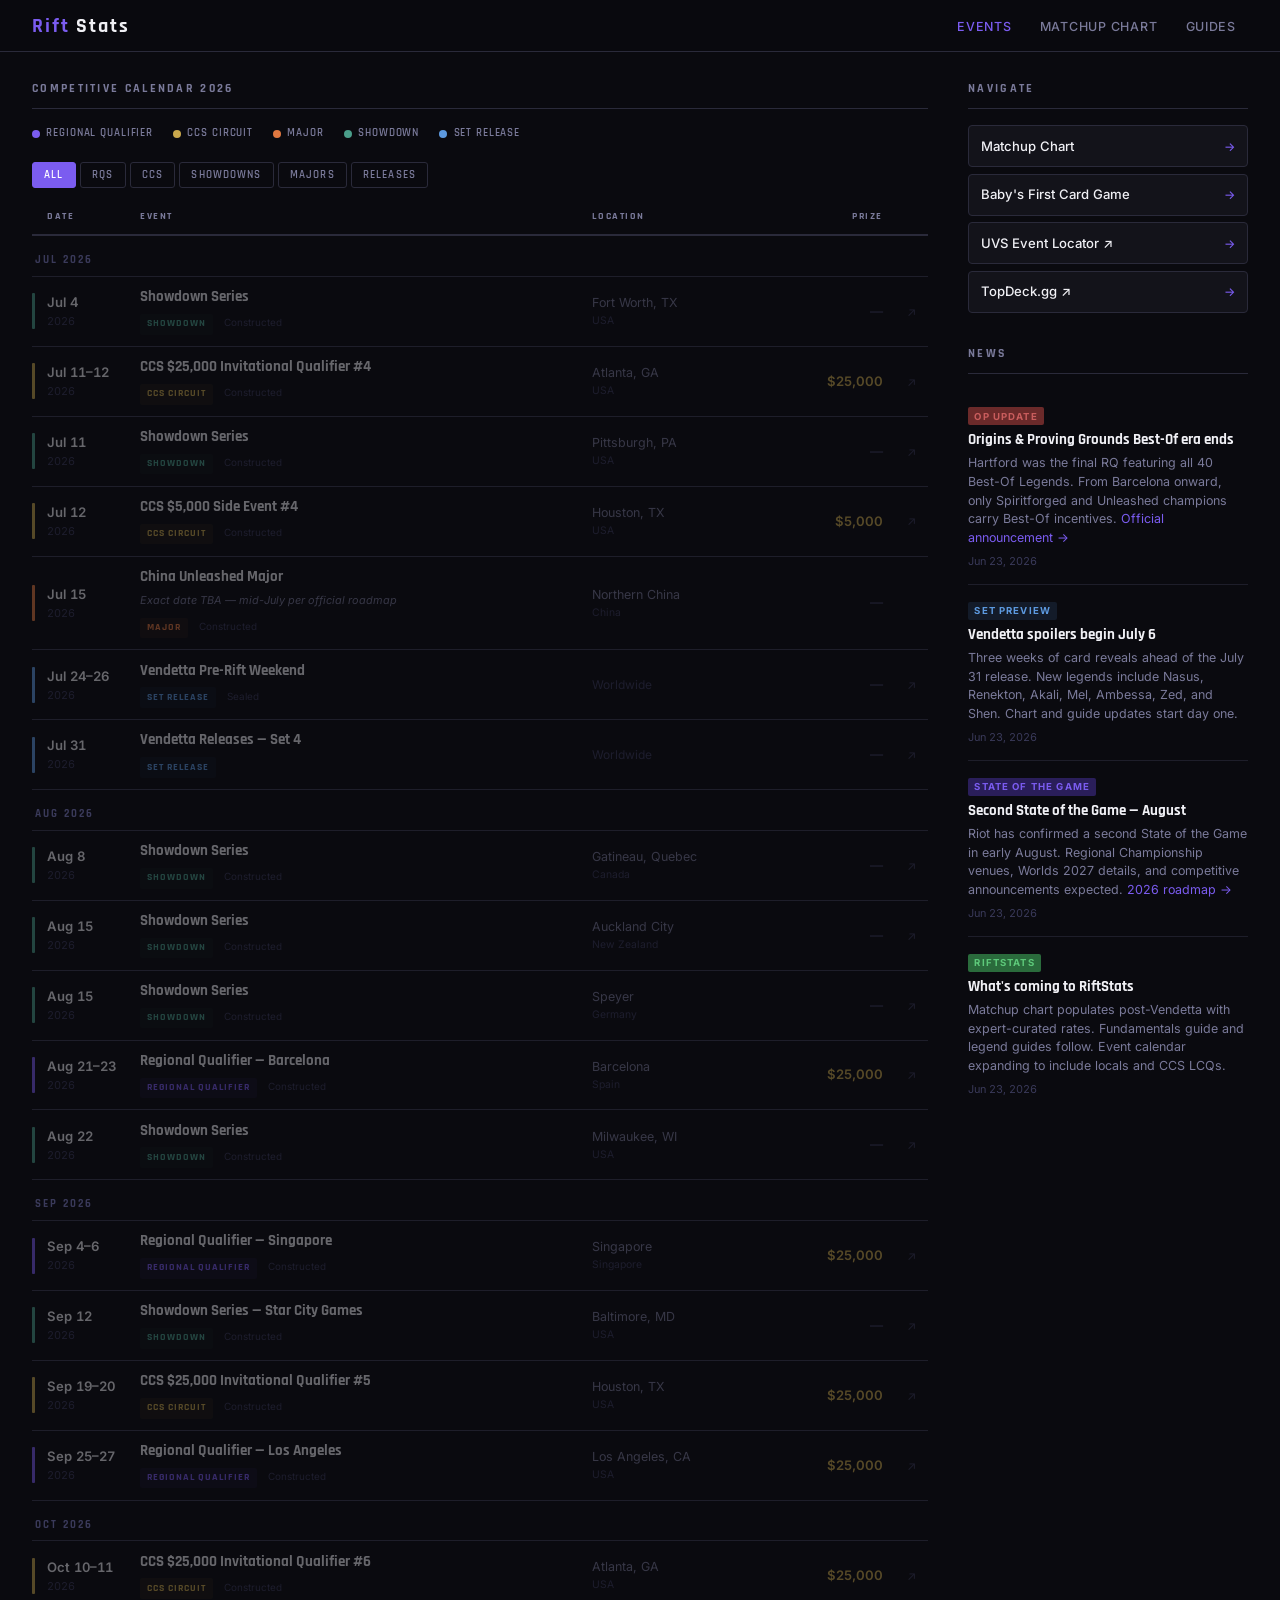
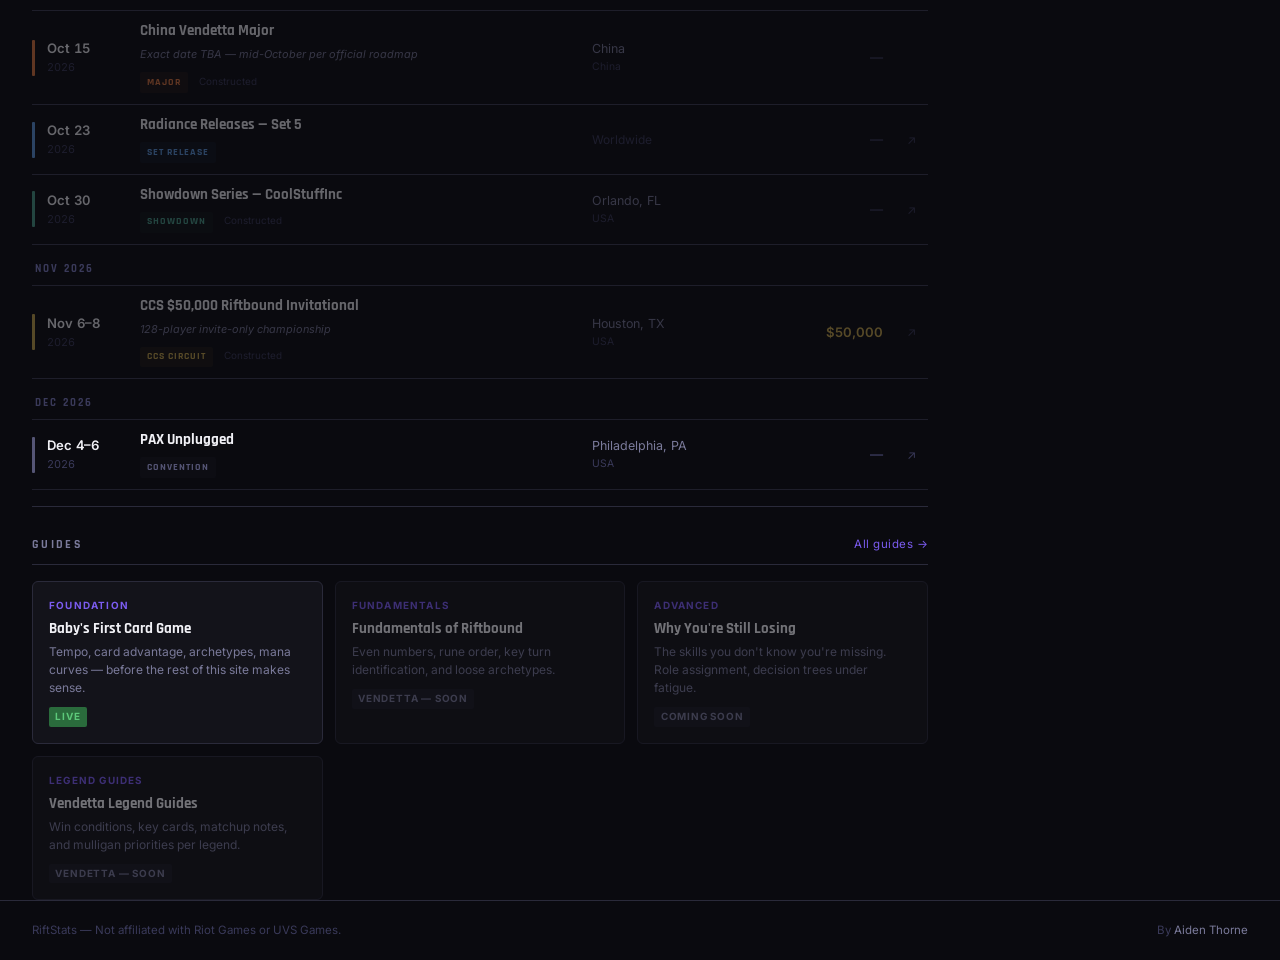
==== index.html @ 9631b70e "Initial Site" ====
<!DOCTYPE html>
<html lang="en">
<head>
  <meta charset="UTF-8" />
  <meta name="viewport" content="width=device-width, initial-scale=1.0" />
  <title>RiftStats — Competitive Riftbound</title>
  <meta name="description" content="The competitive Riftbound hub. Event calendar, matchup data, and guides — everything in one place." />
  <link rel="preconnect" href="https://fonts.googleapis.com" />
  <link rel="preconnect" href="https://fonts.gstatic.com" crossorigin />
  <link href="https://fonts.googleapis.com/css2?family=Rajdhani:wght@500;600;700&family=Inter:wght@300;400;500;600&display=swap" rel="stylesheet" />
  <link rel="stylesheet" href="_shared.css" />
  <style>

    /* ── HOME LAYOUT ── */
    .page {
      max-width: 1280px; margin: 0 auto;
      padding: 1.75rem 2rem 0;
      display: grid;
      grid-template-columns: 1fr 280px;
      gap: 2.5rem;
      align-items: start;
    }

    /* ── EVENTS CALENDAR ── */
    .calendar { min-width: 0; }

    /* Tier legend */
    .tier-legend {
      display: flex; gap: 1.25rem; flex-wrap: wrap;
      margin-bottom: 1.25rem;
    }
    .tier-pip {
      display: flex; align-items: center; gap: 0.4rem;
      font-size: 0.68rem; color: var(--muted);
      font-family: 'Rajdhani', sans-serif;
      font-weight: 600; letter-spacing: 0.08em;
      text-transform: uppercase;
    }
    .tier-pip-dot {
      width: 8px; height: 8px; border-radius: 50%; flex-shrink: 0;
    }

    /* Filter tabs */
    .filter-tabs {
      display: flex; gap: 0.25rem; margin-bottom: 1.25rem; flex-wrap: wrap;
    }
    .filter-tab {
      background: none; border: 1px solid var(--border);
      color: var(--muted); cursor: pointer;
      font-family: 'Rajdhani', sans-serif; font-size: 0.7rem;
      font-weight: 600; letter-spacing: 0.1em; text-transform: uppercase;
      padding: 0.3rem 0.7rem; border-radius: 3px;
      transition: all 0.12s;
    }
    .filter-tab:hover { color: var(--text); border-color: var(--dim); }
    .filter-tab.active {
      color: #fff; border-color: var(--accent); background: var(--accent);
    }

    /* Calendar table */
    .cal-table {
      width: 100%; border-collapse: collapse;
    }

    .cal-table thead tr {
      border-bottom: 2px solid var(--border);
    }
    .cal-table th {
      font-family: 'Rajdhani', sans-serif;
      font-size: 0.65rem; font-weight: 700;
      letter-spacing: 0.15em; text-transform: uppercase;
      color: var(--muted); padding: 0 0.75rem 0.6rem;
      text-align: left;
    }
    .cal-table th:first-child { padding-left: 1rem; }
    .cal-table th.right { text-align: right; }

    .cal-table tbody tr {
      border-bottom: 1px solid var(--border-dim);
      transition: background 0.1s;
      cursor: default;
    }
    .cal-table tbody tr:hover { background: var(--surface); }
    .cal-table tbody tr.has-link { cursor: pointer; }

    .cal-table td {
      padding: 0.7rem 0.75rem;
      vertical-align: middle;
    }
    .cal-table td:first-child {
      padding-left: 0;
    }

    /* Tier stripe — left border accent */
    .tier-stripe {
      width: 3px; padding: 0 !important;
      border-radius: 2px;
    }
    .tier-stripe-inner {
      width: 3px; height: 100%;
      min-height: 36px; border-radius: 1px;
    }

    /* Date cell */
    .cal-date {
      white-space: nowrap;
      font-variant-numeric: tabular-nums;
    }
    .cal-date-primary {
      font-size: 0.82rem; font-weight: 600; color: var(--text);
      display: block;
    }
    .cal-date-secondary {
      font-size: 0.68rem; color: var(--dim); display: block;
    }

    /* Event name cell */
    .cal-name { min-width: 200px; }
    .cal-name-primary {
      font-family: 'Rajdhani', sans-serif;
      font-size: 0.95rem; font-weight: 700;
      color: var(--text); display: block; line-height: 1.2;
      margin-bottom: 0.1rem;
    }
    .cal-name-note {
      font-size: 0.68rem; color: var(--muted);
      font-style: italic;
    }

    /* Tier badge */
    .tier-badge {
      display: inline-block;
      font-family: 'Rajdhani', sans-serif;
      font-size: 0.62rem; font-weight: 700;
      letter-spacing: 0.1em; text-transform: uppercase;
      padding: 0.15rem 0.45rem; border-radius: 2px;
      white-space: nowrap;
    }

    /* Location cell */
    .cal-location {
      font-size: 0.78rem; color: var(--muted);
      white-space: nowrap;
    }
    .cal-country {
      font-size: 0.65rem; color: var(--dim); display: block;
    }

    /* Prize cell */
    .cal-prize {
      font-size: 0.82rem; font-weight: 600;
      color: var(--gold); text-align: right;
      white-space: nowrap;
    }
    .cal-prize-none { color: var(--dim); }

    /* Link indicator */
    .cal-link-icon {
      color: var(--dim); font-size: 0.75rem;
      text-align: right; white-space: nowrap;
    }
    .cal-table tbody tr.has-link:hover .cal-link-icon { color: var(--accent); }

    /* Month divider */
    .cal-month-row td {
      padding: 1rem 0 0.4rem;
      font-family: 'Rajdhani', sans-serif;
      font-size: 0.68rem; font-weight: 700;
      letter-spacing: 0.2em; text-transform: uppercase;
      color: var(--dim); border-bottom: none;
      background: none !important;
    }
    .cal-month-row:hover { background: none !important; cursor: default; }

    /* Past events */
    .cal-table tbody tr.past { opacity: 0.4; }

    /* Empty state */
    .cal-empty {
      padding: 2rem; text-align: center;
      color: var(--muted); font-size: 0.85rem;
    }

    /* ── SIDEBAR ── */
    .sidebar {
      position: sticky; top: 68px;
    }

    .sidebar-section { margin-bottom: 2rem; }

    /* Quick links */
    .quick-links {
      display: flex; flex-direction: column; gap: 0.4rem;
    }
    .quick-link {
      display: flex; align-items: center; justify-content: space-between;
      padding: 0.6rem 0.75rem;
      background: var(--surface); border: 1px solid var(--border);
      border-radius: 4px; text-decoration: none; color: var(--text);
      font-size: 0.82rem; font-weight: 500;
      transition: border-color 0.12s, background 0.12s;
    }
    .quick-link:hover { border-color: var(--accent); background: var(--surface2); }
    .quick-link-arrow { color: var(--accent); font-size: 0.75rem; }

    /* ── GUIDES SECTION ── */
    .guides-section {
      grid-column: 1 / -1;
      margin-top: 1rem;
      padding-top: 1.75rem;
      border-top: 1px solid var(--border);
    }

    .guides-grid {
      display: grid;
      grid-template-columns: repeat(auto-fill, minmax(220px, 1fr));
      gap: 0.75rem;
      margin-top: 1rem;
    }

    .guide-card {
      background: var(--surface); border: 1px solid var(--border);
      border-radius: 6px; padding: 1rem;
      text-decoration: none; color: inherit;
      display: block; position: relative; overflow: hidden;
      transition: border-color 0.12s, transform 0.12s;
    }
    .guide-card::before {
      content: ''; position: absolute; top: 0; left: 0; right: 0;
      height: 2px; background: var(--accent);
      transform: scaleX(0); transform-origin: left;
      transition: transform 0.15s;
    }
    .guide-card:hover:not(.coming-soon) {
      border-color: var(--accent); transform: translateY(-1px);
    }
    .guide-card:hover:not(.coming-soon)::before { transform: scaleX(1); }
    .guide-card.coming-soon { opacity: 0.45; pointer-events: none; }

    .guide-tier {
      font-size: 0.62rem; font-weight: 700; letter-spacing: 0.12em;
      text-transform: uppercase; color: var(--accent); margin-bottom: 0.4rem;
    }
    .guide-card h4 {
      font-family: 'Rajdhani', sans-serif; font-size: 0.95rem;
      font-weight: 700; margin-bottom: 0.3rem; line-height: 1.2;
    }
    .guide-card p { font-size: 0.75rem; color: var(--muted); line-height: 1.5; }
    .guide-status {
      display: inline-block; margin-top: 0.6rem;
      font-size: 0.62rem; font-weight: 700; letter-spacing: 0.08em;
      text-transform: uppercase; border-radius: 2px; padding: 0.12rem 0.4rem;
      color: var(--muted); background: var(--surface2);
    }
    .guide-status.live { color: var(--win-text); background: var(--win); }

    /* ── RESPONSIVE ── */
    @media (max-width: 860px) {
      .page { grid-template-columns: 1fr; gap: 1.5rem; padding: 1.25rem 1rem 0; }
      .sidebar { position: static; }
      .guides-section { grid-column: 1; }
      .cal-table th.hide-mobile,
      .cal-table td.hide-mobile { display: none; }
    }

  </style>
</head>
<body>

<nav>
  <a class="nav-brand" href="index.html">
    <span class="nav-brand-rift">Rift</span><span class="nav-brand-stats">Stats</span>
  </a>
  <ul class="nav-links">
    <li><a href="index.html" class="active">Events</a></li>
    <li><a href="matchup.html">Matchup Chart</a></li>
    <li><a href="guides/index.html">Guides</a></li>
  </ul>
</nav>

<div class="page">

  <!-- ── MAIN: EVENTS CALENDAR ── -->
  <main class="calendar">

    <div class="section-header">
      <span class="section-title">Competitive Calendar 2026</span>
    </div>

    <!-- Tier legend -->
    <div class="tier-legend">
      <div class="tier-pip">
        <div class="tier-pip-dot" style="background:var(--tier-rq)"></div>
        Regional Qualifier
      </div>
      <div class="tier-pip">
        <div class="tier-pip-dot" style="background:var(--tier-ccs)"></div>
        CCS Circuit
      </div>
      <div class="tier-pip">
        <div class="tier-pip-dot" style="background:var(--tier-major)"></div>
        Major
      </div>
      <div class="tier-pip">
        <div class="tier-pip-dot" style="background:var(--tier-showdown)"></div>
        Showdown
      </div>
      <div class="tier-pip">
        <div class="tier-pip-dot" style="background:var(--tier-release)"></div>
        Set Release
      </div>
    </div>

    <!-- Filter tabs -->
    <div class="filter-tabs" role="group" aria-label="Filter events">
      <button class="filter-tab active" onclick="filterEvents('all', this)">All</button>
      <button class="filter-tab" onclick="filterEvents('rq', this)">RQs</button>
      <button class="filter-tab" onclick="filterEvents('ccs', this)">CCS</button>
      <button class="filter-tab" onclick="filterEvents('showdown', this)">Showdowns</button>
      <button class="filter-tab" onclick="filterEvents('major', this)">Majors</button>
      <button class="filter-tab" onclick="filterEvents('release', this)">Releases</button>
    </div>

    <table class="cal-table" id="cal-table">
      <thead>
        <tr>
          <th style="width:3px; padding:0;"></th>
          <th style="width:90px;">Date</th>
          <th>Event</th>
          <th class="hide-mobile">Location</th>
          <th class="right hide-mobile">Prize</th>
          <th class="right" style="width:20px;"></th>
        </tr>
      </thead>
      <tbody id="cal-body">
        <tr><td colspan="6"><div class="cal-empty">Loading events…</div></td></tr>
      </tbody>
    </table>

    <!-- GUIDES -->
    <section class="guides-section">
      <div class="section-header">
        <span class="section-title">Guides</span>
        <a class="section-link" href="guides/index.html">All guides →</a>
      </div>
      <div class="guides-grid">

        <a class="guide-card" href="guides/babys-first.html">
          <div class="guide-tier">Foundation</div>
          <h4>Baby's First Card Game</h4>
          <p>Tempo, card advantage, archetypes, mana curves — before the rest of this site makes sense.</p>
          <span class="guide-status live">Live</span>
        </a>

        <a class="guide-card coming-soon">
          <div class="guide-tier">Fundamentals</div>
          <h4>Fundamentals of Riftbound</h4>
          <p>Even numbers, rune order, key turn identification, and loose archetypes.</p>
          <span class="guide-status">Vendetta — Soon</span>
        </a>

        <a class="guide-card coming-soon">
          <div class="guide-tier">Advanced</div>
          <h4>Why You're Still Losing</h4>
          <p>The skills you don't know you're missing. Role assignment, decision trees under fatigue.</p>
          <span class="guide-status">Coming Soon</span>
        </a>

        <a class="guide-card coming-soon">
          <div class="guide-tier">Legend Guides</div>
          <h4>Vendetta Legend Guides</h4>
          <p>Win conditions, key cards, matchup notes, and mulligan priorities per legend.</p>
          <span class="guide-status">Vendetta — Soon</span>
        </a>

      </div>
    </section>

  </main>

  <!-- ── SIDEBAR ── -->
  <aside class="sidebar">

    <!-- Quick links -->
    <div class="sidebar-section">
      <div class="section-header">
        <span class="section-title">Navigate</span>
      </div>
      <div class="quick-links">
        <a class="quick-link" href="matchup.html">
          Matchup Chart
          <span class="quick-link-arrow">→</span>
        </a>
        <a class="quick-link" href="guides/babys-first.html">
          Baby's First Card Game
          <span class="quick-link-arrow">→</span>
        </a>
        <a class="quick-link" href="https://locator.riftbound.uvsgames.com/" target="_blank" rel="noopener">
          UVS Event Locator ↗
          <span class="quick-link-arrow">→</span>
        </a>
        <a class="quick-link" href="https://topdeck.gg/riftbound" target="_blank" rel="noopener">
          TopDeck.gg ↗
          <span class="quick-link-arrow">→</span>
        </a>
      </div>
    </div>

    <!-- News -->
    <div class="sidebar-section">
      <div class="section-header">
        <span class="section-title">News</span>
      </div>

      <div class="news-item">
        <span class="news-tag breaking">OP Update</span>
        <h4>Origins &amp; Proving Grounds Best-Of era ends</h4>
        <p>
          Hartford was the final RQ featuring all 40 Best-Of Legends.
          From Barcelona onward, only Spiritforged and Unleashed champions
          carry Best-Of incentives.
          <a href="https://riftbound.leagueoflegends.com/en-us/news/announcements/all-eyes-on-hartford/" target="_blank" rel="noopener">Official announcement →</a>
        </p>
        <div class="news-date">Jun 23, 2026</div>
      </div>

      <div class="news-item">
        <span class="news-tag set">Set Preview</span>
        <h4>Vendetta spoilers begin July 6</h4>
        <p>
          Three weeks of card reveals ahead of the July 31 release.
          New legends include Nasus, Renekton, Akali, Mel, Ambessa, Zed, and Shen.
          Chart and guide updates start day one.
        </p>
        <div class="news-date">Jun 23, 2026</div>
      </div>

      <div class="news-item">
        <span class="news-tag op">State of the Game</span>
        <h4>Second State of the Game — August</h4>
        <p>
          Riot has confirmed a second State of the Game in early August.
          Regional Championship venues, Worlds 2027 details, and competitive
          announcements expected.
          <a href="https://riftbound.leagueoflegends.com/en-us/news/announcements/riftbounds-latest-2026-roadmap/" target="_blank" rel="noopener">2026 roadmap →</a>
        </p>
        <div class="news-date">Jun 23, 2026</div>
      </div>

      <div class="news-item">
        <span class="news-tag site">RiftStats</span>
        <h4>What's coming to RiftStats</h4>
        <p>
          Matchup chart populates post-Vendetta with expert-curated rates.
          Fundamentals guide and legend guides follow. Event calendar expanding
          to include locals and CCS LCQs.
        </p>
        <div class="news-date">Jun 23, 2026</div>
      </div>

    </div>

  </aside>

</div>

<!-- FOOTER (outside .page grid so it's full width) -->
<footer style="max-width:1280px; margin:0 auto; padding-left:2rem; padding-right:2rem;">
  <span>RiftStats — Not affiliated with Riot Games or UVS Games.</span>
  <span>By <a href="about.html">Aiden Thorne</a></span>
</footer>

<script>
  const TIER_CONFIG = {
    rq:       { color: 'var(--tier-rq)',       label: 'Regional Qualifier', bg: 'var(--tier-rq-bg)' },
    ccs:      { color: 'var(--tier-ccs)',      label: 'CCS Circuit',        bg: 'var(--tier-ccs-bg)' },
    showdown: { color: 'var(--tier-showdown)', label: 'Showdown',           bg: 'var(--tier-showdown-bg)' },
    major:    { color: 'var(--tier-major)',     label: 'Major',              bg: 'var(--tier-major-bg)' },
    release:  { color: 'var(--tier-release)',  label: 'Set Release',        bg: 'var(--tier-release-bg)' },
    other:    { color: 'var(--tier-other)',     label: 'Convention',         bg: 'var(--tier-other-bg)' },
  };

  const MONTHS = ['Jan','Feb','Mar','Apr','May','Jun','Jul','Aug','Sep','Oct','Nov','Dec'];

  let allEvents = [];
  let currentFilter = 'all';

  function formatDateRange(start, end) {
    const s = new Date(start + 'T12:00:00');
    const e = end ? new Date(end + 'T12:00:00') : null;

    const sMonth = MONTHS[s.getMonth()];
    const sDay   = s.getDate();
    const sYear  = s.getFullYear();

    if (!e || start === end) {
      return { primary: `${sMonth} ${sDay}`, secondary: `${sYear}` };
    }

    const eDay = e.getDate();
    if (s.getMonth() === e.getMonth()) {
      return { primary: `${sMonth} ${sDay}–${eDay}`, secondary: `${sYear}` };
    }

    const eMonth = MONTHS[e.getMonth()];
    return { primary: `${sMonth} ${sDay} – ${eMonth} ${eDay}`, secondary: `${sYear}` };
  }

  function isPast(dateStr) {
    const today = new Date();
    today.setHours(0,0,0,0);
    const d = new Date(dateStr + 'T12:00:00');
    return d < today;
  }

  function getMonthKey(dateStr) {
    const d = new Date(dateStr + 'T12:00:00');
    return `${MONTHS[d.getMonth()]} ${d.getFullYear()}`;
  }

  function renderTable(events) {
    const tbody = document.getElementById('cal-body');
    if (!events.length) {
      tbody.innerHTML = `<tr><td colspan="6"><div class="cal-empty">No events found.</div></td></tr>`;
      return;
    }

    let html = '';
    let lastMonth = '';

    events.forEach(ev => {
      const tier   = TIER_CONFIG[ev.tier] || TIER_CONFIG.other;
      const dates  = formatDateRange(ev.date_start, ev.date_end);
      const past   = isPast(ev.date_end || ev.date_start);
      const month  = getMonthKey(ev.date_start);
      const hasUrl = !!ev.url;

      // Month divider
      if (month !== lastMonth) {
        html += `<tr class="cal-month-row">
          <td></td>
          <td colspan="5">${month}</td>
        </tr>`;
        lastMonth = month;
      }

      const rowClass = [
        past ? 'past' : '',
        hasUrl ? 'has-link' : '',
      ].filter(Boolean).join(' ');

      const onClickAttr = hasUrl
        ? `onclick="window.open('${ev.url}','_blank','noopener')"` : '';

      html += `<tr class="${rowClass}" ${onClickAttr}>
        <td class="tier-stripe">
          <div class="tier-stripe-inner" style="background:${tier.color}"></div>
        </td>
        <td class="cal-date">
          <span class="cal-date-primary">${dates.primary}</span>
          <span class="cal-date-secondary">${dates.secondary}</span>
        </td>
        <td class="cal-name">
          <span class="cal-name-primary">${ev.name}</span>
          ${ev.note ? `<span class="cal-name-note">${ev.note}</span>` : ''}
          <div style="margin-top:0.25rem;">
            <span class="tier-badge" style="color:${tier.color};background:${tier.bg};">
              ${tier.label}
            </span>
            ${ev.format ? `<span style="font-size:0.62rem;color:var(--dim);margin-left:0.4rem;">${ev.format}</span>` : ''}
          </div>
        </td>
        <td class="cal-location hide-mobile">
          ${ev.city && ev.city !== 'Worldwide' ? `<span>${ev.city}</span>` : ''}
          ${ev.country ? `<span class="cal-country">${ev.country}</span>` : ''}
          ${ev.city === 'Worldwide' ? `<span style="color:var(--dim);font-size:0.75rem;">Worldwide</span>` : ''}
        </td>
        <td class="cal-prize hide-mobile">
          ${ev.prize
            ? `<span class="cal-prize">${ev.prize}</span>`
            : `<span class="cal-prize-none">—</span>`}
        </td>
        <td class="cal-link-icon">
          ${hasUrl ? '↗' : ''}
        </td>
      </tr>`;
    });

    tbody.innerHTML = html;
  }

  function filterEvents(tier, btn) {
    currentFilter = tier;
    document.querySelectorAll('.filter-tab').forEach(b => b.classList.remove('active'));
    btn.classList.add('active');

    const filtered = tier === 'all'
      ? allEvents
      : allEvents.filter(e => e.tier === tier);

    renderTable(filtered);
  }

  async function loadEvents() {
    try {
      const res = await fetch('data/events.json');
      const json = await res.json();

      // Sort by date
      allEvents = json.events.sort((a, b) =>
        new Date(a.date_start) - new Date(b.date_start)
      );

      renderTable(allEvents);
    } catch(e) {
      document.getElementById('cal-body').innerHTML =
        `<tr><td colspan="6"><div class="cal-empty">Could not load events. Check data/events.json.</div></td></tr>`;
    }
  }

  loadEvents();
</script>
</body>
</html>
---- _shared.css ----
/* ── RIFTSTATS SHARED ── */
*, *::before, *::after { box-sizing: border-box; margin: 0; padding: 0; }

:root {
  --bg:          #0A0A0F;
  --surface:     #13131A;
  --surface2:    #1A1A24;
  --border:      #2A2A3A;
  --border-dim:  #1E1E2A;
  --text:        #F0F0F5;
  --muted:       #7A7A9A;
  --dim:         #3A3A5A;
  --accent:      #7B5CF0;
  --accent-dim:  #2A1E5A;
  --gold:        #C9A84C;
  --gold-dim:    #3A2E0E;
  --win:         #2A6B3C;
  --win-text:    #5DC97A;
  --loss:        #6B2A2A;
  --loss-text:   #C95D5D;
  --even:        #2A2A3A;
  --even-text:   #9090B0;

  /* Event tier colors */
  --tier-rq:       #7B5CF0;
  --tier-rq-bg:    rgba(123,92,240,0.08);
  --tier-ccs:      #C9A84C;
  --tier-ccs-bg:   rgba(201,168,76,0.08);
  --tier-showdown: #4A9E8A;
  --tier-showdown-bg: rgba(74,158,138,0.06);
  --tier-major:    #E07840;
  --tier-major-bg: rgba(224,120,64,0.08);
  --tier-release:  #5D9AE0;
  --tier-release-bg: rgba(93,154,224,0.06);
  --tier-other:    #555575;
  --tier-other-bg: rgba(85,85,117,0.04);
}

html { scroll-behavior: smooth; }

body {
  background: var(--bg);
  color: var(--text);
  font-family: 'Inter', system-ui, -apple-system, sans-serif;
  font-size: 14px;
  line-height: 1.6;
  min-height: 100vh;
}

/* ── NAV ── */
nav {
  position: sticky; top: 0; z-index: 100;
  background: rgba(10,10,15,0.95);
  backdrop-filter: blur(16px);
  border-bottom: 1px solid var(--border);
  display: flex; align-items: center;
  justify-content: space-between;
  padding: 0 2rem; height: 52px;
}

.nav-brand {
  font-family: 'Rajdhani', system-ui, sans-serif;
  font-size: 1.25rem; font-weight: 700;
  letter-spacing: 0.1em; color: var(--text);
  text-decoration: none; display: flex;
  align-items: center; gap: 0.4rem;
}
.nav-brand-rift { color: var(--accent); }
.nav-brand-stats { color: var(--text); }

.nav-links {
  display: flex; gap: 0.25rem; list-style: none;
}
.nav-links a {
  color: var(--muted); text-decoration: none;
  font-size: 0.78rem; font-weight: 500;
  letter-spacing: 0.06em; text-transform: uppercase;
  padding: 0.35rem 0.75rem; border-radius: 4px;
  transition: color 0.12s, background 0.12s;
}
.nav-links a:hover { color: var(--text); background: var(--surface); }
.nav-links a.active { color: var(--accent); }

/* ── SECTION HEADER ── */
.section-header {
  display: flex; align-items: baseline;
  justify-content: space-between;
  margin-bottom: 1rem; padding-bottom: 0.6rem;
  border-bottom: 1px solid var(--border);
}
.section-title {
  font-family: 'Rajdhani', system-ui, sans-serif;
  font-size: 0.72rem; font-weight: 700;
  letter-spacing: 0.2em; text-transform: uppercase;
  color: var(--muted);
}
.section-link {
  font-size: 0.72rem; color: var(--accent);
  text-decoration: none; letter-spacing: 0.04em;
  transition: opacity 0.12s;
}
.section-link:hover { opacity: 0.7; }

/* ── NEWS ITEMS ── */
.news-item {
  padding: 0.85rem 0;
  border-bottom: 1px solid var(--border-dim);
}
.news-item:last-child { border-bottom: none; padding-bottom: 0; }

.news-tag {
  display: inline-block; font-size: 0.6rem; font-weight: 700;
  letter-spacing: 0.12em; text-transform: uppercase;
  border-radius: 2px; padding: 0.1rem 0.4rem;
  margin-bottom: 0.35rem;
}
.news-tag.breaking { color: var(--loss-text); background: var(--loss); }
.news-tag.set      { color: var(--tier-release); background: rgba(93,154,224,0.12); }
.news-tag.op       { color: var(--accent); background: var(--accent-dim); }
.news-tag.site     { color: var(--win-text); background: var(--win); }

.news-item h4 {
  font-family: 'Rajdhani', system-ui, sans-serif;
  font-size: 0.92rem; font-weight: 700;
  line-height: 1.25; margin-bottom: 0.3rem; color: var(--text);
}
.news-item p { font-size: 0.78rem; color: var(--muted); line-height: 1.5; }
.news-date {
  font-size: 0.68rem; color: var(--dim);
  margin-top: 0.3rem; font-variant-numeric: tabular-nums;
}
.news-item a { color: var(--accent); text-decoration: none; }
.news-item a:hover { text-decoration: underline; }

/* ── FOOTER ── */
footer {
  border-top: 1px solid var(--border);
  padding: 1.25rem 2rem;
  display: flex; justify-content: space-between;
  align-items: center; font-size: 0.72rem; color: var(--dim);
  margin-top: 3rem;
}
footer a { color: var(--muted); text-decoration: none; }
footer a:hover { color: var(--text); }

/* ── UTILS ── */
.sr-only {
  position: absolute; width: 1px; height: 1px;
  padding: 0; margin: -1px; overflow: hidden;
  clip: rect(0,0,0,0); border: 0;
}

@media (max-width: 600px) {
  nav { padding: 0 1rem; }
  .nav-links a { padding: 0.3rem 0.5rem; font-size: 0.72rem; }
  footer { flex-direction: column; gap: 0.5rem; text-align: center; }
}

@media (prefers-reduced-motion: reduce) {
  *, *::before, *::after { transition: none !important; animation: none !important; }
}
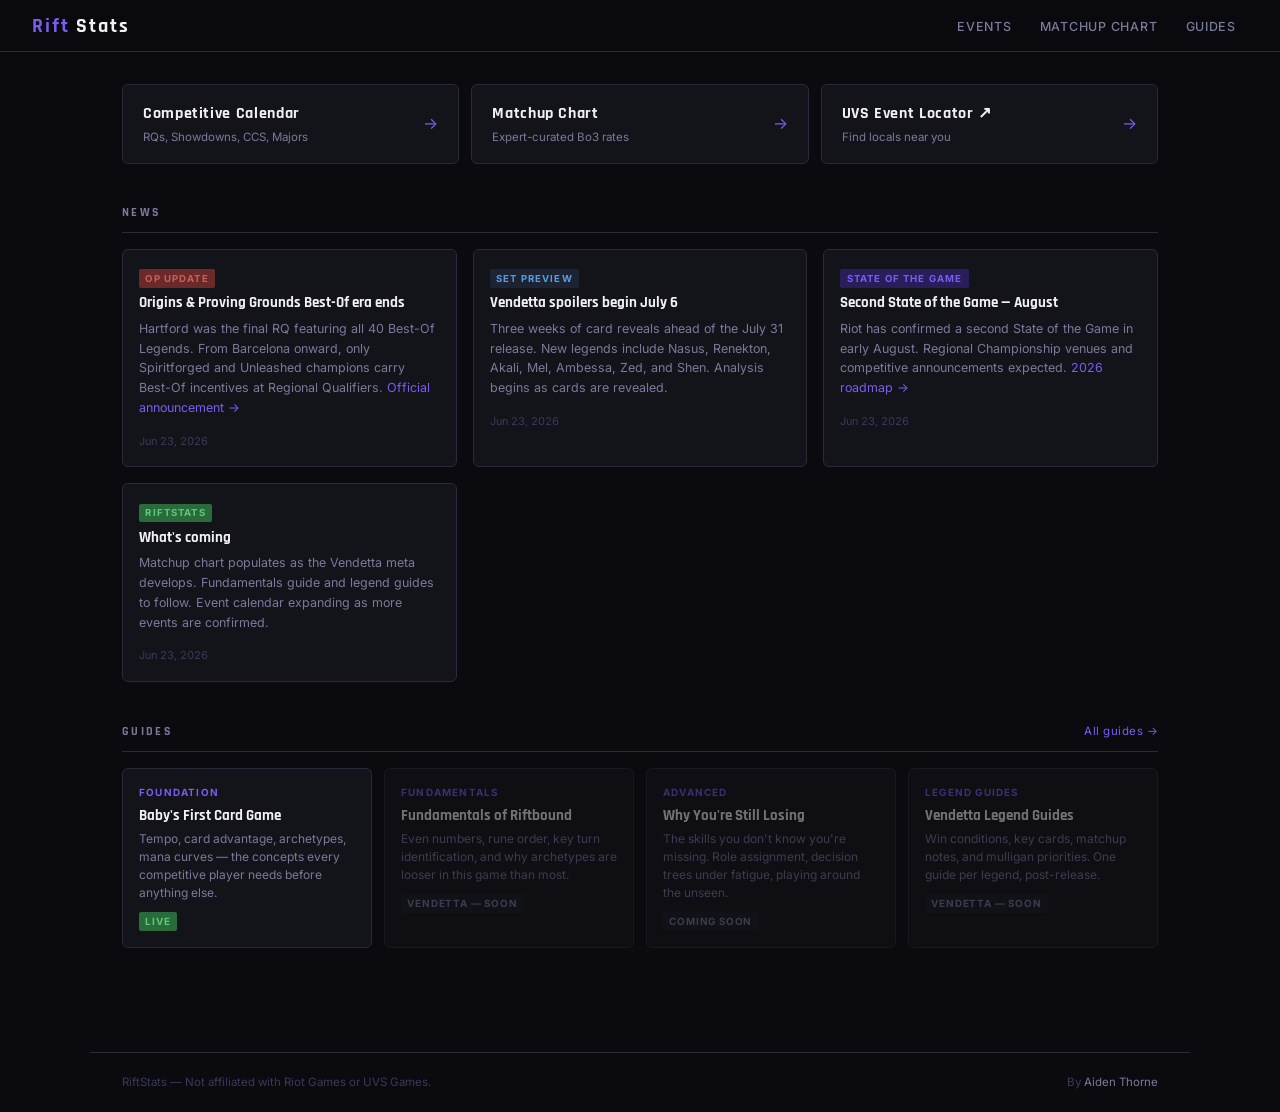
==== commit 895713f8: "Update" ====
--- a/index.html
+++ b/index.html
@@ -4,225 +4,84 @@
   <meta charset="UTF-8" />
   <meta name="viewport" content="width=device-width, initial-scale=1.0" />
   <title>RiftStats — Competitive Riftbound</title>
-  <meta name="description" content="The competitive Riftbound hub. Event calendar, matchup data, and guides — everything in one place." />
+  <meta name="description" content="Competitive Riftbound hub. Event calendar, expert matchup data, and guides." />
   <link rel="preconnect" href="https://fonts.googleapis.com" />
   <link rel="preconnect" href="https://fonts.gstatic.com" crossorigin />
   <link href="https://fonts.googleapis.com/css2?family=Rajdhani:wght@500;600;700&family=Inter:wght@300;400;500;600&display=swap" rel="stylesheet" />
-  <link rel="stylesheet" href="_shared.css" />
+  <link rel="stylesheet" href="shared.css" />
   <style>
 
-    /* ── HOME LAYOUT ── */
-    .page {
-      max-width: 1280px; margin: 0 auto;
-      padding: 1.75rem 2rem 0;
+    .page { max-width: 1100px; margin: 0 auto; padding: 2rem 2rem 4rem; }
+
+    /* ── PRIMARY LINKS ── */
+    .primary-links {
       display: grid;
-      grid-template-columns: 1fr 280px;
-      gap: 2.5rem;
-      align-items: start;
-    }
-
-    /* ── EVENTS CALENDAR ── */
-    .calendar { min-width: 0; }
-
-    /* Tier legend */
-    .tier-legend {
-      display: flex; gap: 1.25rem; flex-wrap: wrap;
-      margin-bottom: 1.25rem;
-    }
-    .tier-pip {
-      display: flex; align-items: center; gap: 0.4rem;
-      font-size: 0.68rem; color: var(--muted);
+      grid-template-columns: repeat(3, 1fr);
+      gap: 0.75rem;
+      margin-bottom: 2.5rem;
+    }
+    .primary-link {
+      display: flex; align-items: center; justify-content: space-between;
+      padding: 1rem 1.25rem;
+      background: var(--surface); border: 1px solid var(--border);
+      border-radius: 6px; text-decoration: none; color: var(--text);
+      transition: border-color 0.12s, background 0.12s;
+      position: relative; overflow: hidden;
+    }
+    .primary-link::before {
+      content: ''; position: absolute; top: 0; left: 0; right: 0;
+      height: 2px; background: var(--accent);
+      transform: scaleX(0); transform-origin: left;
+      transition: transform 0.15s;
+    }
+    .primary-link:hover { border-color: var(--accent); background: var(--surface2); }
+    .primary-link:hover::before { transform: scaleX(1); }
+    .primary-link-label {
       font-family: 'Rajdhani', sans-serif;
-      font-weight: 600; letter-spacing: 0.08em;
-      text-transform: uppercase;
-    }
-    .tier-pip-dot {
-      width: 8px; height: 8px; border-radius: 50%; flex-shrink: 0;
-    }
-
-    /* Filter tabs */
-    .filter-tabs {
-      display: flex; gap: 0.25rem; margin-bottom: 1.25rem; flex-wrap: wrap;
-    }
-    .filter-tab {
-      background: none; border: 1px solid var(--border);
-      color: var(--muted); cursor: pointer;
-      font-family: 'Rajdhani', sans-serif; font-size: 0.7rem;
-      font-weight: 600; letter-spacing: 0.1em; text-transform: uppercase;
-      padding: 0.3rem 0.7rem; border-radius: 3px;
-      transition: all 0.12s;
-    }
-    .filter-tab:hover { color: var(--text); border-color: var(--dim); }
-    .filter-tab.active {
-      color: #fff; border-color: var(--accent); background: var(--accent);
-    }
-
-    /* Calendar table */
-    .cal-table {
-      width: 100%; border-collapse: collapse;
-    }
-
-    .cal-table thead tr {
-      border-bottom: 2px solid var(--border);
-    }
-    .cal-table th {
-      font-family: 'Rajdhani', sans-serif;
-      font-size: 0.65rem; font-weight: 700;
-      letter-spacing: 0.15em; text-transform: uppercase;
-      color: var(--muted); padding: 0 0.75rem 0.6rem;
-      text-align: left;
-    }
-    .cal-table th:first-child { padding-left: 1rem; }
-    .cal-table th.right { text-align: right; }
-
-    .cal-table tbody tr {
-      border-bottom: 1px solid var(--border-dim);
-      transition: background 0.1s;
-      cursor: default;
-    }
-    .cal-table tbody tr:hover { background: var(--surface); }
-    .cal-table tbody tr.has-link { cursor: pointer; }
-
-    .cal-table td {
-      padding: 0.7rem 0.75rem;
-      vertical-align: middle;
-    }
-    .cal-table td:first-child {
-      padding-left: 0;
-    }
-
-    /* Tier stripe — left border accent */
-    .tier-stripe {
-      width: 3px; padding: 0 !important;
-      border-radius: 2px;
-    }
-    .tier-stripe-inner {
-      width: 3px; height: 100%;
-      min-height: 36px; border-radius: 1px;
-    }
-
-    /* Date cell */
-    .cal-date {
-      white-space: nowrap;
-      font-variant-numeric: tabular-nums;
-    }
-    .cal-date-primary {
-      font-size: 0.82rem; font-weight: 600; color: var(--text);
-      display: block;
-    }
-    .cal-date-secondary {
-      font-size: 0.68rem; color: var(--dim); display: block;
-    }
-
-    /* Event name cell */
-    .cal-name { min-width: 200px; }
-    .cal-name-primary {
+      font-size: 1rem; font-weight: 700; letter-spacing: 0.04em;
+    }
+    .primary-link-sub {
+      font-size: 0.72rem; color: var(--muted);
+      display: block; margin-top: 0.1rem;
+    }
+    .primary-link-arrow { color: var(--accent); font-size: 1rem; }
+
+    /* ── NEWS ── */
+    .news-grid {
+      display: grid;
+      grid-template-columns: repeat(auto-fill, minmax(260px, 1fr));
+      gap: 1rem;
+      margin-top: 1rem;
+    }
+    .news-card {
+      background: var(--surface); border: 1px solid var(--border);
+      border-radius: 6px; padding: 1rem;
+    }
+    .news-card h4 {
       font-family: 'Rajdhani', sans-serif;
       font-size: 0.95rem; font-weight: 700;
-      color: var(--text); display: block; line-height: 1.2;
-      margin-bottom: 0.1rem;
-    }
-    .cal-name-note {
-      font-size: 0.68rem; color: var(--muted);
-      font-style: italic;
-    }
-
-    /* Tier badge */
-    .tier-badge {
-      display: inline-block;
-      font-family: 'Rajdhani', sans-serif;
-      font-size: 0.62rem; font-weight: 700;
-      letter-spacing: 0.1em; text-transform: uppercase;
-      padding: 0.15rem 0.45rem; border-radius: 2px;
-      white-space: nowrap;
-    }
-
-    /* Location cell */
-    .cal-location {
-      font-size: 0.78rem; color: var(--muted);
-      white-space: nowrap;
-    }
-    .cal-country {
-      font-size: 0.65rem; color: var(--dim); display: block;
-    }
-
-    /* Prize cell */
-    .cal-prize {
-      font-size: 0.82rem; font-weight: 600;
-      color: var(--gold); text-align: right;
-      white-space: nowrap;
-    }
-    .cal-prize-none { color: var(--dim); }
-
-    /* Link indicator */
-    .cal-link-icon {
-      color: var(--dim); font-size: 0.75rem;
-      text-align: right; white-space: nowrap;
-    }
-    .cal-table tbody tr.has-link:hover .cal-link-icon { color: var(--accent); }
-
-    /* Month divider */
-    .cal-month-row td {
-      padding: 1rem 0 0.4rem;
-      font-family: 'Rajdhani', sans-serif;
-      font-size: 0.68rem; font-weight: 700;
-      letter-spacing: 0.2em; text-transform: uppercase;
-      color: var(--dim); border-bottom: none;
-      background: none !important;
-    }
-    .cal-month-row:hover { background: none !important; cursor: default; }
-
-    /* Past events */
-    .cal-table tbody tr.past { opacity: 0.4; }
-
-    /* Empty state */
-    .cal-empty {
-      padding: 2rem; text-align: center;
-      color: var(--muted); font-size: 0.85rem;
-    }
-
-    /* ── SIDEBAR ── */
-    .sidebar {
-      position: sticky; top: 68px;
-    }
-
-    .sidebar-section { margin-bottom: 2rem; }
-
-    /* Quick links */
-    .quick-links {
-      display: flex; flex-direction: column; gap: 0.4rem;
-    }
-    .quick-link {
+      line-height: 1.25; margin-bottom: 0.4rem; color: var(--text);
+    }
+    .news-card p { font-size: 0.78rem; color: var(--muted); line-height: 1.6; }
+    .news-card a { color: var(--accent); text-decoration: none; }
+    .news-card a:hover { text-decoration: underline; }
+    .news-card-footer {
       display: flex; align-items: center; justify-content: space-between;
-      padding: 0.6rem 0.75rem;
-      background: var(--surface); border: 1px solid var(--border);
-      border-radius: 4px; text-decoration: none; color: var(--text);
-      font-size: 0.82rem; font-weight: 500;
-      transition: border-color 0.12s, background 0.12s;
-    }
-    .quick-link:hover { border-color: var(--accent); background: var(--surface2); }
-    .quick-link-arrow { color: var(--accent); font-size: 0.75rem; }
-
-    /* ── GUIDES SECTION ── */
-    .guides-section {
-      grid-column: 1 / -1;
-      margin-top: 1rem;
-      padding-top: 1.75rem;
-      border-top: 1px solid var(--border);
-    }
-
+      margin-top: 0.6rem;
+    }
+    .news-date { font-size: 0.68rem; color: var(--dim); }
+
+    /* ── GUIDES ── */
     .guides-grid {
       display: grid;
       grid-template-columns: repeat(auto-fill, minmax(220px, 1fr));
-      gap: 0.75rem;
-      margin-top: 1rem;
-    }
-
+      gap: 0.75rem; margin-top: 1rem;
+    }
     .guide-card {
       background: var(--surface); border: 1px solid var(--border);
       border-radius: 6px; padding: 1rem;
-      text-decoration: none; color: inherit;
-      display: block; position: relative; overflow: hidden;
+      text-decoration: none; color: inherit; display: block;
+      position: relative; overflow: hidden;
       transition: border-color 0.12s, transform 0.12s;
     }
     .guide-card::before {
@@ -236,7 +95,6 @@
     }
     .guide-card:hover:not(.coming-soon)::before { transform: scaleX(1); }
     .guide-card.coming-soon { opacity: 0.45; pointer-events: none; }
-
     .guide-tier {
       font-size: 0.62rem; font-weight: 700; letter-spacing: 0.12em;
       text-transform: uppercase; color: var(--accent); margin-bottom: 0.4rem;
@@ -254,15 +112,30 @@
     }
     .guide-status.live { color: var(--win-text); background: var(--win); }
 
-    /* ── RESPONSIVE ── */
-    @media (max-width: 860px) {
-      .page { grid-template-columns: 1fr; gap: 1.5rem; padding: 1.25rem 1rem 0; }
-      .sidebar { position: static; }
-      .guides-section { grid-column: 1; }
-      .cal-table th.hide-mobile,
-      .cal-table td.hide-mobile { display: none; }
-    }
-
+    /* ── SECTION ── */
+    .section { margin-bottom: 2.5rem; }
+    .section-header {
+      display: flex; align-items: baseline;
+      justify-content: space-between;
+      margin-bottom: 1rem; padding-bottom: 0.6rem;
+      border-bottom: 1px solid var(--border);
+    }
+    .section-title {
+      font-family: 'Rajdhani', sans-serif;
+      font-size: 0.72rem; font-weight: 700;
+      letter-spacing: 0.2em; text-transform: uppercase;
+      color: var(--muted);
+    }
+    .section-link {
+      font-size: 0.72rem; color: var(--accent);
+      text-decoration: none; letter-spacing: 0.04em;
+    }
+    .section-link:hover { opacity: 0.7; }
+
+    @media (max-width: 700px) {
+      .primary-links { grid-template-columns: 1fr; }
+      .page { padding: 1.25rem 1rem 3rem; }
+    }
   </style>
 </head>
 <body>
@@ -272,7 +145,7 @@
     <span class="nav-brand-rift">Rift</span><span class="nav-brand-stats">Stats</span>
   </a>
   <ul class="nav-links">
-    <li><a href="index.html" class="active">Events</a></li>
+    <li><a href="events.html">Events</a></li>
     <li><a href="matchup.html">Matchup Chart</a></li>
     <li><a href="guides/index.html">Guides</a></li>
   </ul>
@@ -280,345 +153,139 @@
 
 <div class="page">
 
-  <!-- ── MAIN: EVENTS CALENDAR ── -->
-  <main class="calendar">
-
+  <!-- PRIMARY LINKS -->
+  <div class="primary-links">
+    <a class="primary-link" href="events.html">
+      <div>
+        <div class="primary-link-label">Competitive Calendar</div>
+        <span class="primary-link-sub">RQs, Showdowns, CCS, Majors</span>
+      </div>
+      <span class="primary-link-arrow">→</span>
+    </a>
+    <a class="primary-link" href="matchup.html">
+      <div>
+        <div class="primary-link-label">Matchup Chart</div>
+        <span class="primary-link-sub">Expert-curated Bo3 rates</span>
+      </div>
+      <span class="primary-link-arrow">→</span>
+    </a>
+    <a class="primary-link" href="https://locator.riftbound.uvsgames.com/" target="_blank" rel="noopener">
+      <div>
+        <div class="primary-link-label">UVS Event Locator ↗</div>
+        <span class="primary-link-sub">Find locals near you</span>
+      </div>
+      <span class="primary-link-arrow">→</span>
+    </a>
+  </div>
+
+  <!-- NEWS -->
+  <section class="section">
     <div class="section-header">
-      <span class="section-title">Competitive Calendar 2026</span>
-    </div>
-
-    <!-- Tier legend -->
-    <div class="tier-legend">
-      <div class="tier-pip">
-        <div class="tier-pip-dot" style="background:var(--tier-rq)"></div>
-        Regional Qualifier
-      </div>
-      <div class="tier-pip">
-        <div class="tier-pip-dot" style="background:var(--tier-ccs)"></div>
-        CCS Circuit
-      </div>
-      <div class="tier-pip">
-        <div class="tier-pip-dot" style="background:var(--tier-major)"></div>
-        Major
-      </div>
-      <div class="tier-pip">
-        <div class="tier-pip-dot" style="background:var(--tier-showdown)"></div>
-        Showdown
-      </div>
-      <div class="tier-pip">
-        <div class="tier-pip-dot" style="background:var(--tier-release)"></div>
-        Set Release
-      </div>
-    </div>
-
-    <!-- Filter tabs -->
-    <div class="filter-tabs" role="group" aria-label="Filter events">
-      <button class="filter-tab active" onclick="filterEvents('all', this)">All</button>
-      <button class="filter-tab" onclick="filterEvents('rq', this)">RQs</button>
-      <button class="filter-tab" onclick="filterEvents('ccs', this)">CCS</button>
-      <button class="filter-tab" onclick="filterEvents('showdown', this)">Showdowns</button>
-      <button class="filter-tab" onclick="filterEvents('major', this)">Majors</button>
-      <button class="filter-tab" onclick="filterEvents('release', this)">Releases</button>
-    </div>
-
-    <table class="cal-table" id="cal-table">
-      <thead>
-        <tr>
-          <th style="width:3px; padding:0;"></th>
-          <th style="width:90px;">Date</th>
-          <th>Event</th>
-          <th class="hide-mobile">Location</th>
-          <th class="right hide-mobile">Prize</th>
-          <th class="right" style="width:20px;"></th>
-        </tr>
-      </thead>
-      <tbody id="cal-body">
-        <tr><td colspan="6"><div class="cal-empty">Loading events…</div></td></tr>
-      </tbody>
-    </table>
-
-    <!-- GUIDES -->
-    <section class="guides-section">
-      <div class="section-header">
-        <span class="section-title">Guides</span>
-        <a class="section-link" href="guides/index.html">All guides →</a>
-      </div>
-      <div class="guides-grid">
-
-        <a class="guide-card" href="guides/babys-first.html">
-          <div class="guide-tier">Foundation</div>
-          <h4>Baby's First Card Game</h4>
-          <p>Tempo, card advantage, archetypes, mana curves — before the rest of this site makes sense.</p>
-          <span class="guide-status live">Live</span>
-        </a>
-
-        <a class="guide-card coming-soon">
-          <div class="guide-tier">Fundamentals</div>
-          <h4>Fundamentals of Riftbound</h4>
-          <p>Even numbers, rune order, key turn identification, and loose archetypes.</p>
-          <span class="guide-status">Vendetta — Soon</span>
-        </a>
-
-        <a class="guide-card coming-soon">
-          <div class="guide-tier">Advanced</div>
-          <h4>Why You're Still Losing</h4>
-          <p>The skills you don't know you're missing. Role assignment, decision trees under fatigue.</p>
-          <span class="guide-status">Coming Soon</span>
-        </a>
-
-        <a class="guide-card coming-soon">
-          <div class="guide-tier">Legend Guides</div>
-          <h4>Vendetta Legend Guides</h4>
-          <p>Win conditions, key cards, matchup notes, and mulligan priorities per legend.</p>
-          <span class="guide-status">Vendetta — Soon</span>
-        </a>
-
-      </div>
-    </section>
-
-  </main>
-
-  <!-- ── SIDEBAR ── -->
-  <aside class="sidebar">
-
-    <!-- Quick links -->
-    <div class="sidebar-section">
-      <div class="section-header">
-        <span class="section-title">Navigate</span>
-      </div>
-      <div class="quick-links">
-        <a class="quick-link" href="matchup.html">
-          Matchup Chart
-          <span class="quick-link-arrow">→</span>
-        </a>
-        <a class="quick-link" href="guides/babys-first.html">
-          Baby's First Card Game
-          <span class="quick-link-arrow">→</span>
-        </a>
-        <a class="quick-link" href="https://locator.riftbound.uvsgames.com/" target="_blank" rel="noopener">
-          UVS Event Locator ↗
-          <span class="quick-link-arrow">→</span>
-        </a>
-        <a class="quick-link" href="https://topdeck.gg/riftbound" target="_blank" rel="noopener">
-          TopDeck.gg ↗
-          <span class="quick-link-arrow">→</span>
-        </a>
-      </div>
-    </div>
-
-    <!-- News -->
-    <div class="sidebar-section">
-      <div class="section-header">
-        <span class="section-title">News</span>
-      </div>
-
-      <div class="news-item">
+      <span class="section-title">News</span>
+    </div>
+    <div class="news-grid">
+
+      <div class="news-card">
         <span class="news-tag breaking">OP Update</span>
         <h4>Origins &amp; Proving Grounds Best-Of era ends</h4>
         <p>
           Hartford was the final RQ featuring all 40 Best-Of Legends.
           From Barcelona onward, only Spiritforged and Unleashed champions
-          carry Best-Of incentives.
+          carry Best-Of incentives at Regional Qualifiers.
           <a href="https://riftbound.leagueoflegends.com/en-us/news/announcements/all-eyes-on-hartford/" target="_blank" rel="noopener">Official announcement →</a>
         </p>
-        <div class="news-date">Jun 23, 2026</div>
-      </div>
-
-      <div class="news-item">
+        <div class="news-card-footer">
+          <span class="news-date">Jun 23, 2026</span>
+        </div>
+      </div>
+
+      <div class="news-card">
         <span class="news-tag set">Set Preview</span>
         <h4>Vendetta spoilers begin July 6</h4>
         <p>
           Three weeks of card reveals ahead of the July 31 release.
           New legends include Nasus, Renekton, Akali, Mel, Ambessa, Zed, and Shen.
-          Chart and guide updates start day one.
-        </p>
-        <div class="news-date">Jun 23, 2026</div>
-      </div>
-
-      <div class="news-item">
+          Analysis begins as cards are revealed.
+        </p>
+        <div class="news-card-footer">
+          <span class="news-date">Jun 23, 2026</span>
+        </div>
+      </div>
+
+      <div class="news-card">
         <span class="news-tag op">State of the Game</span>
         <h4>Second State of the Game — August</h4>
         <p>
           Riot has confirmed a second State of the Game in early August.
-          Regional Championship venues, Worlds 2027 details, and competitive
-          announcements expected.
+          Regional Championship venues and competitive announcements expected.
           <a href="https://riftbound.leagueoflegends.com/en-us/news/announcements/riftbounds-latest-2026-roadmap/" target="_blank" rel="noopener">2026 roadmap →</a>
         </p>
-        <div class="news-date">Jun 23, 2026</div>
-      </div>
-
-      <div class="news-item">
+        <div class="news-card-footer">
+          <span class="news-date">Jun 23, 2026</span>
+        </div>
+      </div>
+
+      <div class="news-card">
         <span class="news-tag site">RiftStats</span>
-        <h4>What's coming to RiftStats</h4>
-        <p>
-          Matchup chart populates post-Vendetta with expert-curated rates.
-          Fundamentals guide and legend guides follow. Event calendar expanding
-          to include locals and CCS LCQs.
-        </p>
-        <div class="news-date">Jun 23, 2026</div>
-      </div>
-
-    </div>
-
-  </aside>
+        <h4>What's coming</h4>
+        <p>
+          Matchup chart populates as the Vendetta meta develops.
+          Fundamentals guide and legend guides to follow.
+          Event calendar expanding as more events are confirmed.
+        </p>
+        <div class="news-card-footer">
+          <span class="news-date">Jun 23, 2026</span>
+        </div>
+      </div>
+
+    </div>
+  </section>
+
+  <!-- GUIDES -->
+  <section class="section">
+    <div class="section-header">
+      <span class="section-title">Guides</span>
+      <a class="section-link" href="guides/index.html">All guides →</a>
+    </div>
+    <div class="guides-grid">
+
+      <a class="guide-card" href="guides/babys-first.html">
+        <div class="guide-tier">Foundation</div>
+        <h4>Baby's First Card Game</h4>
+        <p>Tempo, card advantage, archetypes, mana curves — the concepts every competitive player needs before anything else.</p>
+        <span class="guide-status live">Live</span>
+      </a>
+
+      <a class="guide-card coming-soon">
+        <div class="guide-tier">Fundamentals</div>
+        <h4>Fundamentals of Riftbound</h4>
+        <p>Even numbers, rune order, key turn identification, and why archetypes are looser in this game than most.</p>
+        <span class="guide-status">Vendetta — Soon</span>
+      </a>
+
+      <a class="guide-card coming-soon">
+        <div class="guide-tier">Advanced</div>
+        <h4>Why You're Still Losing</h4>
+        <p>The skills you don't know you're missing. Role assignment, decision trees under fatigue, playing around the unseen.</p>
+        <span class="guide-status">Coming Soon</span>
+      </a>
+
+      <a class="guide-card coming-soon">
+        <div class="guide-tier">Legend Guides</div>
+        <h4>Vendetta Legend Guides</h4>
+        <p>Win conditions, key cards, matchup notes, and mulligan priorities. One guide per legend, post-release.</p>
+        <span class="guide-status">Vendetta — Soon</span>
+      </a>
+
+    </div>
+  </section>
 
 </div>
 
-<!-- FOOTER (outside .page grid so it's full width) -->
-<footer style="max-width:1280px; margin:0 auto; padding-left:2rem; padding-right:2rem;">
+<footer style="max-width:1100px; margin:0 auto; padding-left:2rem; padding-right:2rem;">
   <span>RiftStats — Not affiliated with Riot Games or UVS Games.</span>
   <span>By <a href="about.html">Aiden Thorne</a></span>
 </footer>
 
-<script>
-  const TIER_CONFIG = {
-    rq:       { color: 'var(--tier-rq)',       label: 'Regional Qualifier', bg: 'var(--tier-rq-bg)' },
-    ccs:      { color: 'var(--tier-ccs)',      label: 'CCS Circuit',        bg: 'var(--tier-ccs-bg)' },
-    showdown: { color: 'var(--tier-showdown)', label: 'Showdown',           bg: 'var(--tier-showdown-bg)' },
-    major:    { color: 'var(--tier-major)',     label: 'Major',              bg: 'var(--tier-major-bg)' },
-    release:  { color: 'var(--tier-release)',  label: 'Set Release',        bg: 'var(--tier-release-bg)' },
-    other:    { color: 'var(--tier-other)',     label: 'Convention',         bg: 'var(--tier-other-bg)' },
-  };
-
-  const MONTHS = ['Jan','Feb','Mar','Apr','May','Jun','Jul','Aug','Sep','Oct','Nov','Dec'];
-
-  let allEvents = [];
-  let currentFilter = 'all';
-
-  function formatDateRange(start, end) {
-    const s = new Date(start + 'T12:00:00');
-    const e = end ? new Date(end + 'T12:00:00') : null;
-
-    const sMonth = MONTHS[s.getMonth()];
-    const sDay   = s.getDate();
-    const sYear  = s.getFullYear();
-
-    if (!e || start === end) {
-      return { primary: `${sMonth} ${sDay}`, secondary: `${sYear}` };
-    }
-
-    const eDay = e.getDate();
-    if (s.getMonth() === e.getMonth()) {
-      return { primary: `${sMonth} ${sDay}–${eDay}`, secondary: `${sYear}` };
-    }
-
-    const eMonth = MONTHS[e.getMonth()];
-    return { primary: `${sMonth} ${sDay} – ${eMonth} ${eDay}`, secondary: `${sYear}` };
-  }
-
-  function isPast(dateStr) {
-    const today = new Date();
-    today.setHours(0,0,0,0);
-    const d = new Date(dateStr + 'T12:00:00');
-    return d < today;
-  }
-
-  function getMonthKey(dateStr) {
-    const d = new Date(dateStr + 'T12:00:00');
-    return `${MONTHS[d.getMonth()]} ${d.getFullYear()}`;
-  }
-
-  function renderTable(events) {
-    const tbody = document.getElementById('cal-body');
-    if (!events.length) {
-      tbody.innerHTML = `<tr><td colspan="6"><div class="cal-empty">No events found.</div></td></tr>`;
-      return;
-    }
-
-    let html = '';
-    let lastMonth = '';
-
-    events.forEach(ev => {
-      const tier   = TIER_CONFIG[ev.tier] || TIER_CONFIG.other;
-      const dates  = formatDateRange(ev.date_start, ev.date_end);
-      const past   = isPast(ev.date_end || ev.date_start);
-      const month  = getMonthKey(ev.date_start);
-      const hasUrl = !!ev.url;
-
-      // Month divider
-      if (month !== lastMonth) {
-        html += `<tr class="cal-month-row">
-          <td></td>
-          <td colspan="5">${month}</td>
-        </tr>`;
-        lastMonth = month;
-      }
-
-      const rowClass = [
-        past ? 'past' : '',
-        hasUrl ? 'has-link' : '',
-      ].filter(Boolean).join(' ');
-
-      const onClickAttr = hasUrl
-        ? `onclick="window.open('${ev.url}','_blank','noopener')"` : '';
-
-      html += `<tr class="${rowClass}" ${onClickAttr}>
-        <td class="tier-stripe">
-          <div class="tier-stripe-inner" style="background:${tier.color}"></div>
-        </td>
-        <td class="cal-date">
-          <span class="cal-date-primary">${dates.primary}</span>
-          <span class="cal-date-secondary">${dates.secondary}</span>
-        </td>
-        <td class="cal-name">
-          <span class="cal-name-primary">${ev.name}</span>
-          ${ev.note ? `<span class="cal-name-note">${ev.note}</span>` : ''}
-          <div style="margin-top:0.25rem;">
-            <span class="tier-badge" style="color:${tier.color};background:${tier.bg};">
-              ${tier.label}
-            </span>
-            ${ev.format ? `<span style="font-size:0.62rem;color:var(--dim);margin-left:0.4rem;">${ev.format}</span>` : ''}
-          </div>
-        </td>
-        <td class="cal-location hide-mobile">
-          ${ev.city && ev.city !== 'Worldwide' ? `<span>${ev.city}</span>` : ''}
-          ${ev.country ? `<span class="cal-country">${ev.country}</span>` : ''}
-          ${ev.city === 'Worldwide' ? `<span style="color:var(--dim);font-size:0.75rem;">Worldwide</span>` : ''}
-        </td>
-        <td class="cal-prize hide-mobile">
-          ${ev.prize
-            ? `<span class="cal-prize">${ev.prize}</span>`
-            : `<span class="cal-prize-none">—</span>`}
-        </td>
-        <td class="cal-link-icon">
-          ${hasUrl ? '↗' : ''}
-        </td>
-      </tr>`;
-    });
-
-    tbody.innerHTML = html;
-  }
-
-  function filterEvents(tier, btn) {
-    currentFilter = tier;
-    document.querySelectorAll('.filter-tab').forEach(b => b.classList.remove('active'));
-    btn.classList.add('active');
-
-    const filtered = tier === 'all'
-      ? allEvents
-      : allEvents.filter(e => e.tier === tier);
-
-    renderTable(filtered);
-  }
-
-  async function loadEvents() {
-    try {
-      const res = await fetch('data/events.json');
-      const json = await res.json();
-
-      // Sort by date
-      allEvents = json.events.sort((a, b) =>
-        new Date(a.date_start) - new Date(b.date_start)
-      );
-
-      renderTable(allEvents);
-    } catch(e) {
-      document.getElementById('cal-body').innerHTML =
-        `<tr><td colspan="6"><div class="cal-empty">Could not load events. Check data/events.json.</div></td></tr>`;
-    }
-  }
-
-  loadEvents();
-</script>
 </body>
 </html>
--- a/shared.css
+++ b/shared.css
@@ -0,0 +1,161 @@
+/* ── RIFTSTATS SHARED ── */
+*, *::before, *::after { box-sizing: border-box; margin: 0; padding: 0; }
+
+:root {
+  --bg:          #0A0A0F;
+  --surface:     #13131A;
+  --surface2:    #1A1A24;
+  --border:      #2A2A3A;
+  --border-dim:  #1E1E2A;
+  --text:        #F0F0F5;
+  --muted:       #7A7A9A;
+  --dim:         #3A3A5A;
+  --accent:      #7B5CF0;
+  --accent-dim:  #2A1E5A;
+  --gold:        #C9A84C;
+  --gold-dim:    #3A2E0E;
+  --win:         #2A6B3C;
+  --win-text:    #5DC97A;
+  --loss:        #6B2A2A;
+  --loss-text:   #C95D5D;
+  --even:        #2A2A3A;
+  --even-text:   #9090B0;
+
+  /* Event tier colors */
+  --tier-rq:       #7B5CF0;
+  --tier-rq-bg:    rgba(123,92,240,0.08);
+  --tier-ccs:      #C9A84C;
+  --tier-ccs-bg:   rgba(201,168,76,0.08);
+  --tier-showdown: #4A9E8A;
+  --tier-showdown-bg: rgba(74,158,138,0.06);
+  --tier-major:    #E07840;
+  --tier-major-bg: rgba(224,120,64,0.08);
+  --tier-release:  #5D9AE0;
+  --tier-release-bg: rgba(93,154,224,0.06);
+  --tier-other:    #555575;
+  --tier-other-bg: rgba(85,85,117,0.04);
+}
+
+html { scroll-behavior: smooth; }
+
+body {
+  background: var(--bg);
+  color: var(--text);
+  font-family: 'Inter', system-ui, -apple-system, sans-serif;
+  font-size: 14px;
+  line-height: 1.6;
+  min-height: 100vh;
+}
+
+/* ── NAV ── */
+nav {
+  position: sticky; top: 0; z-index: 100;
+  background: rgba(10,10,15,0.95);
+  backdrop-filter: blur(16px);
+  border-bottom: 1px solid var(--border);
+  display: flex; align-items: center;
+  justify-content: space-between;
+  padding: 0 2rem; height: 52px;
+}
+
+.nav-brand {
+  font-family: 'Rajdhani', system-ui, sans-serif;
+  font-size: 1.25rem; font-weight: 700;
+  letter-spacing: 0.1em; color: var(--text);
+  text-decoration: none; display: flex;
+  align-items: center; gap: 0.4rem;
+}
+.nav-brand-rift { color: var(--accent); }
+.nav-brand-stats { color: var(--text); }
+
+.nav-links {
+  display: flex; gap: 0.25rem; list-style: none;
+}
+.nav-links a {
+  color: var(--muted); text-decoration: none;
+  font-size: 0.78rem; font-weight: 500;
+  letter-spacing: 0.06em; text-transform: uppercase;
+  padding: 0.35rem 0.75rem; border-radius: 4px;
+  transition: color 0.12s, background 0.12s;
+}
+.nav-links a:hover { color: var(--text); background: var(--surface); }
+.nav-links a.active { color: var(--accent); }
+
+/* ── SECTION HEADER ── */
+.section-header {
+  display: flex; align-items: baseline;
+  justify-content: space-between;
+  margin-bottom: 1rem; padding-bottom: 0.6rem;
+  border-bottom: 1px solid var(--border);
+}
+.section-title {
+  font-family: 'Rajdhani', system-ui, sans-serif;
+  font-size: 0.72rem; font-weight: 700;
+  letter-spacing: 0.2em; text-transform: uppercase;
+  color: var(--muted);
+}
+.section-link {
+  font-size: 0.72rem; color: var(--accent);
+  text-decoration: none; letter-spacing: 0.04em;
+  transition: opacity 0.12s;
+}
+.section-link:hover { opacity: 0.7; }
+
+/* ── NEWS ITEMS ── */
+.news-item {
+  padding: 0.85rem 0;
+  border-bottom: 1px solid var(--border-dim);
+}
+.news-item:last-child { border-bottom: none; padding-bottom: 0; }
+
+.news-tag {
+  display: inline-block; font-size: 0.6rem; font-weight: 700;
+  letter-spacing: 0.12em; text-transform: uppercase;
+  border-radius: 2px; padding: 0.1rem 0.4rem;
+  margin-bottom: 0.35rem;
+}
+.news-tag.breaking { color: var(--loss-text); background: var(--loss); }
+.news-tag.set      { color: var(--tier-release); background: rgba(93,154,224,0.12); }
+.news-tag.op       { color: var(--accent); background: var(--accent-dim); }
+.news-tag.site     { color: var(--win-text); background: var(--win); }
+
+.news-item h4 {
+  font-family: 'Rajdhani', system-ui, sans-serif;
+  font-size: 0.92rem; font-weight: 700;
+  line-height: 1.25; margin-bottom: 0.3rem; color: var(--text);
+}
+.news-item p { font-size: 0.78rem; color: var(--muted); line-height: 1.5; }
+.news-date {
+  font-size: 0.68rem; color: var(--dim);
+  margin-top: 0.3rem; font-variant-numeric: tabular-nums;
+}
+.news-item a { color: var(--accent); text-decoration: none; }
+.news-item a:hover { text-decoration: underline; }
+
+/* ── FOOTER ── */
+footer {
+  border-top: 1px solid var(--border);
+  padding: 1.25rem 2rem;
+  display: flex; justify-content: space-between;
+  align-items: center; font-size: 0.72rem; color: var(--dim);
+  margin-top: 3rem;
+}
+footer a { color: var(--muted); text-decoration: none; }
+footer a:hover { color: var(--text); }
+
+/* ── UTILS ── */
+.sr-only {
+  position: absolute; width: 1px; height: 1px;
+  padding: 0; margin: -1px; overflow: hidden;
+  clip: rect(0,0,0,0); border: 0;
+}
+
+@media (max-width: 600px) {
+  nav { padding: 0 1rem; }
+  .nav-links a { padding: 0.3rem 0.5rem; font-size: 0.72rem; }
+  footer { flex-direction: column; gap: 0.5rem; text-align: center; }
+}
+
+@media (prefers-reduced-motion: reduce) {
+  *, *::before, *::after { transition: none !important; animation: none !important; }
+}
